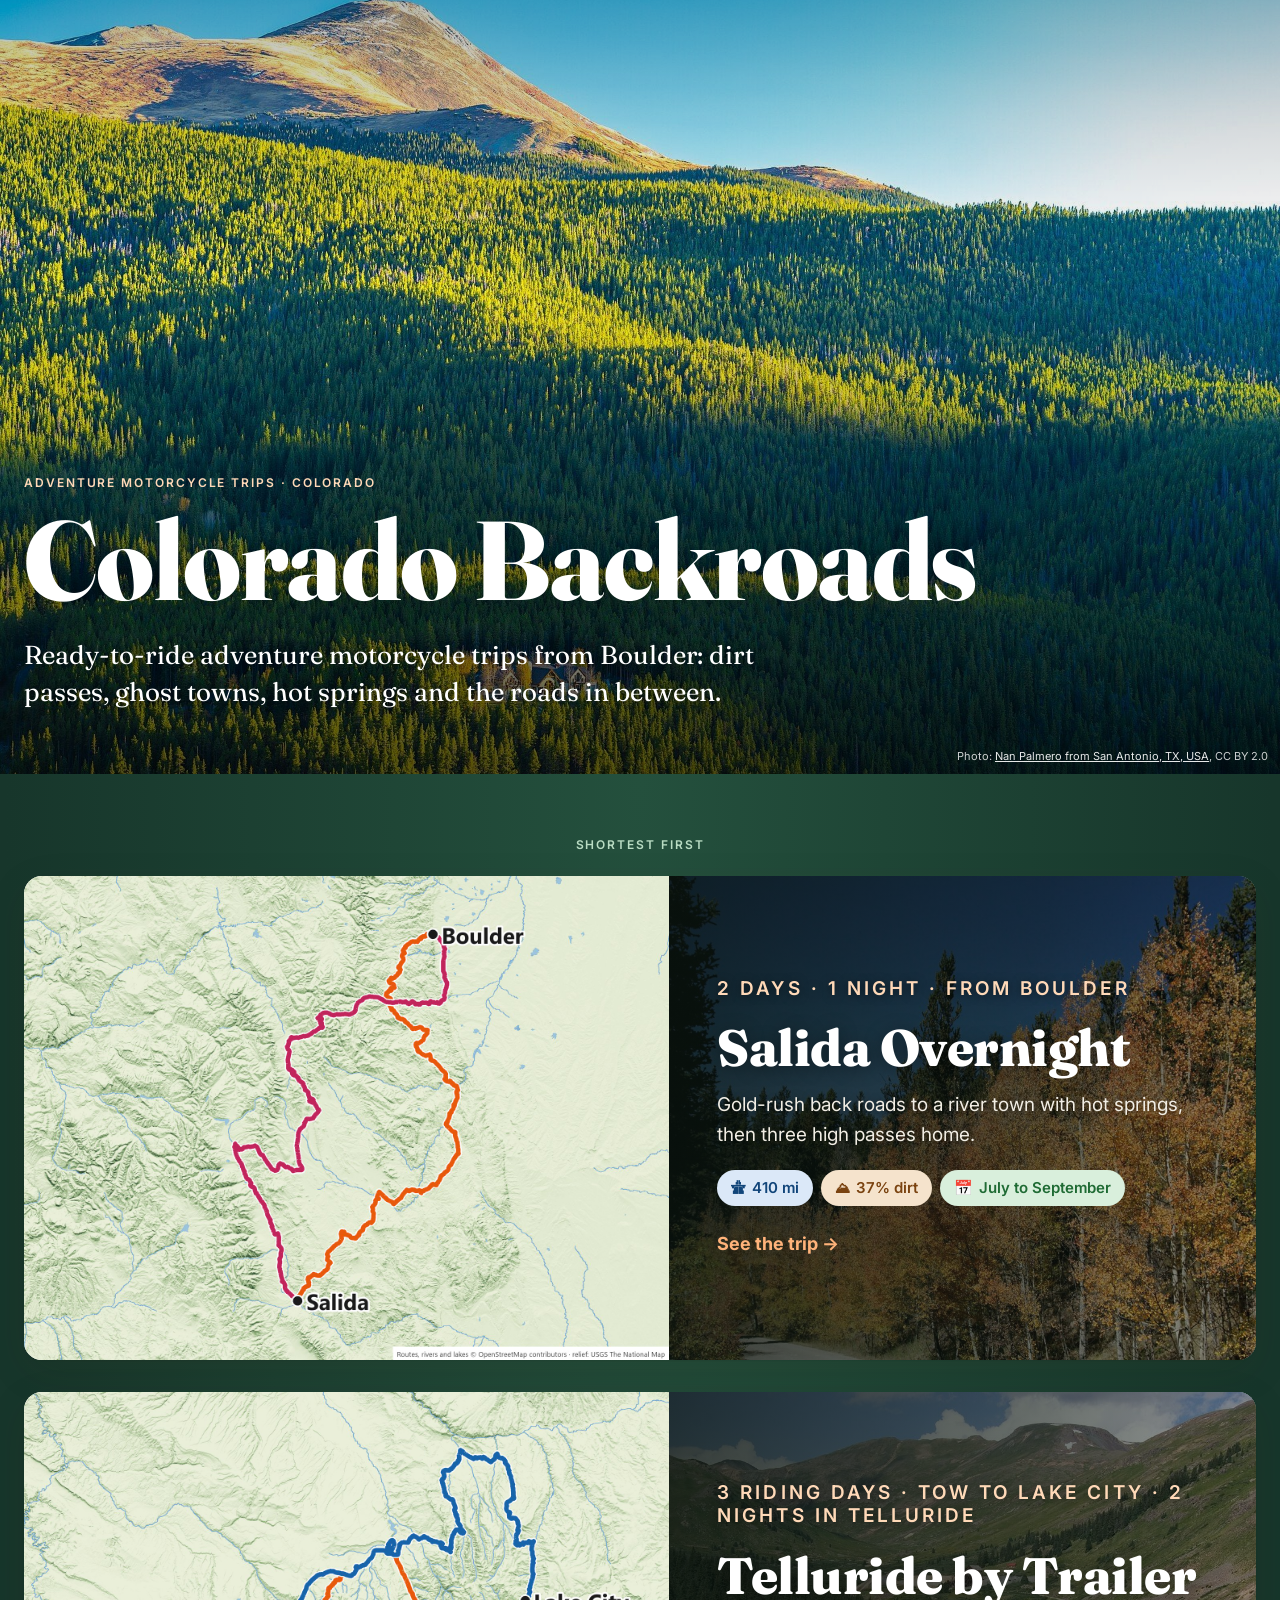
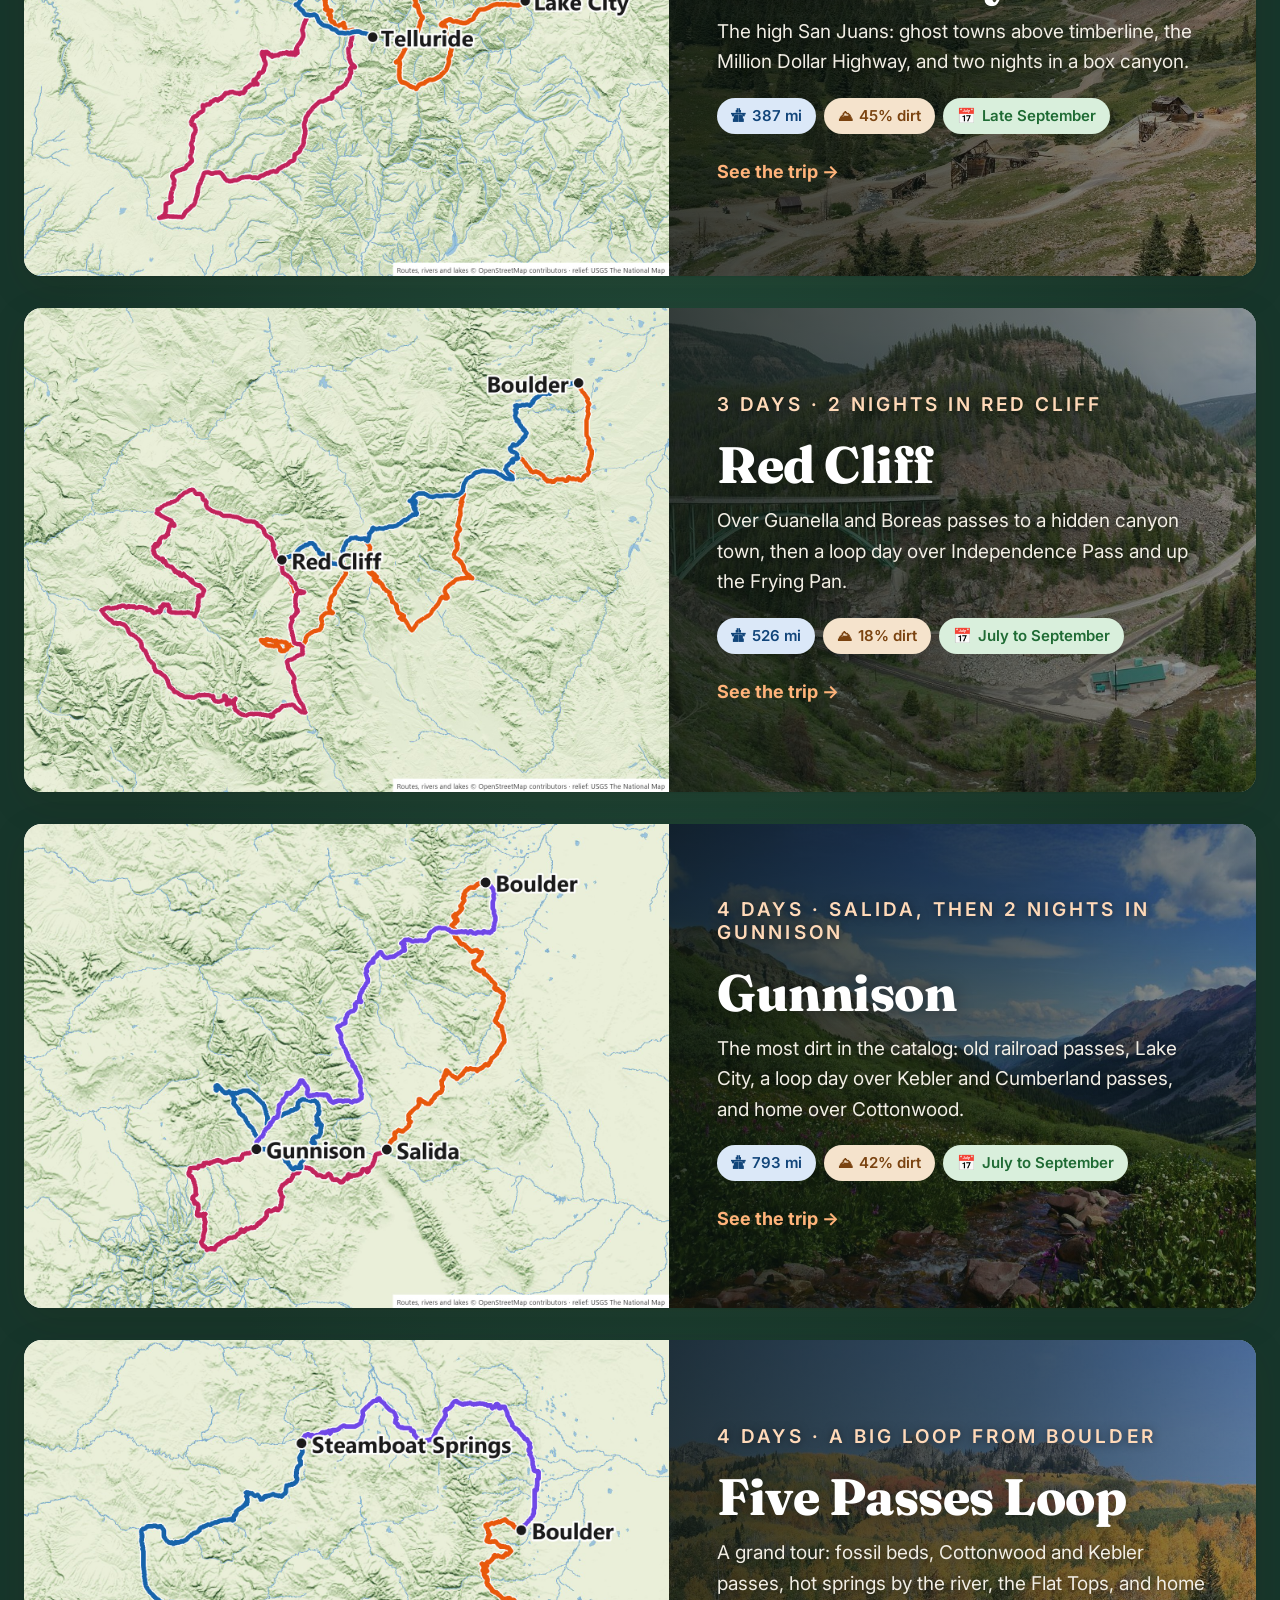
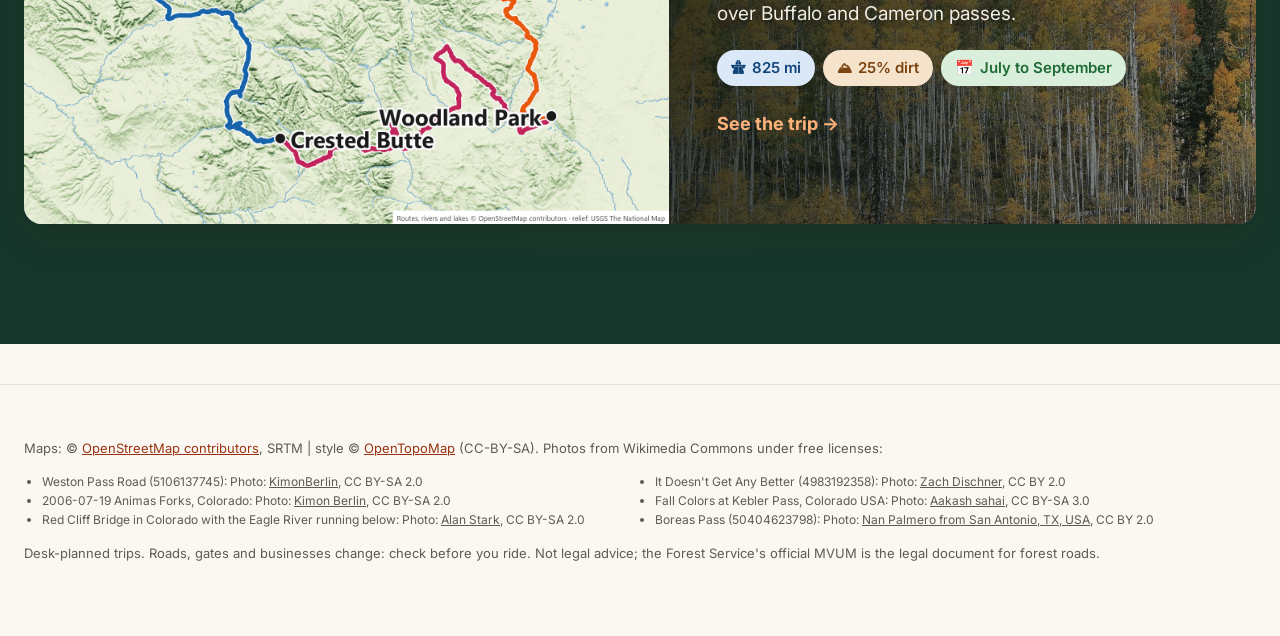
==== index.html @ cc5dd5e2 "Colorado Backroads: first five trips" ====
<!doctype html>
<html lang="en"><head><meta charset="utf-8"><meta name="viewport" content="width=device-width,initial-scale=1">
<title>Colorado Backroads</title><meta name="description" content="Ready-to-ride adventure motorcycle trips from Boulder: dirt passes, ghost towns, hot springs and the roads in between.">
<link rel="preconnect" href="https://fonts.googleapis.com"><link rel="preconnect" href="https://fonts.gstatic.com" crossorigin><link href="https://fonts.googleapis.com/css2?family=Fraunces:opsz,wght@9..144,400;9..144,600;9..144,800&family=Inter:wght@400;500;600&display=swap" rel="stylesheet"><link rel="stylesheet" href="style.css"></head>
<body><header class="hero home"><figure class="hero-img"><img src="img/boreas-pass-50404623798-2000.jpg" alt="Forest and a bald peak in evening light on Boreas Pass" loading="lazy" style="object-position:center 55%"><figcaption>Photo: <a href="https://commons.wikimedia.org/wiki/File:Boreas_Pass_(50404623798).jpg" target="_blank" rel="noopener">Nan Palmero from San Antonio, TX, USA</a>, CC BY 2.0</figcaption></figure><div class="herotext wrap">
<p class="eyebrow light">Adventure motorcycle trips · Colorado</p><h1>Colorado Backroads</h1>
<p class="pitch">Ready-to-ride adventure motorcycle trips from Boulder: dirt passes, ghost towns, hot springs and the roads in between.</p></div></header>
<main class="catalog"><div class="wrap"><p class="eyebrow center light">Shortest first</p>
<div class="cards"><a class="card" href="salida-overnight.html">
<div class="cmap"><img src="maps/salida-overnight-trip.jpg" alt="Map of the Salida Overnight trip" loading="lazy"></div>
<div class="ctext" style="background-image:url(img/weston-pass-road-5106137745-1200.jpg);background-position:center 60%"><div class="cinner"><p class="eyebrow light">2 days · 1 night · from Boulder</p><h2>Salida Overnight</h2>
<p>Gold-rush back roads to a river town with hot springs, then three high passes home.</p><ul class="cfacts"><li class="f-mi"><span>🛣</span>410 mi</li><li class="f-dirt"><span>⛰</span>37% dirt</li><li class="f-when"><span>📅</span>July to September</li></ul><span class="more">See the trip →</span></div></div></a><a class="card" href="telluride.html">
<div class="cmap"><img src="maps/telluride-trip.jpg" alt="Map of the Telluride by Trailer trip" loading="lazy"></div>
<div class="ctext" style="background-image:url(img/2006-07-19-animas-forks-colorado-1200.jpg);background-position:center 60%"><div class="cinner"><p class="eyebrow light">3 riding days · tow to Lake City · 2 nights in Telluride</p><h2>Telluride by Trailer</h2>
<p>The high San Juans: ghost towns above timberline, the Million Dollar Highway, and two nights in a box canyon.</p><ul class="cfacts"><li class="f-mi"><span>🛣</span>387 mi</li><li class="f-dirt"><span>⛰</span>45% dirt</li><li class="f-when"><span>📅</span>Late September</li></ul><span class="more">See the trip →</span></div></div></a><a class="card" href="red-cliff.html">
<div class="cmap"><img src="maps/red-cliff-trip.jpg" alt="Map of the Red Cliff trip" loading="lazy"></div>
<div class="ctext" style="background-image:url(img/red-cliff-bridge-in-colorado-with-the-eagle-river-running-be-1200.jpg);background-position:center 50%"><div class="cinner"><p class="eyebrow light">3 days · 2 nights in Red Cliff</p><h2>Red Cliff</h2>
<p>Over Guanella and Boreas passes to a hidden canyon town, then a loop day over Independence Pass and up the Frying Pan.</p><ul class="cfacts"><li class="f-mi"><span>🛣</span>526 mi</li><li class="f-dirt"><span>⛰</span>18% dirt</li><li class="f-when"><span>📅</span>July to September</li></ul><span class="more">See the trip →</span></div></div></a><a class="card" href="gunnison.html">
<div class="cmap"><img src="maps/gunnison-trip.jpg" alt="Map of the Gunnison trip" loading="lazy"></div>
<div class="ctext" style="background-image:url(img/it-doesn-t-get-any-better-4983192358-1200.jpg);background-position:center 50%"><div class="cinner"><p class="eyebrow light">4 days · Salida, then 2 nights in Gunnison</p><h2>Gunnison</h2>
<p>The most dirt in the catalog: old railroad passes, Lake City, a loop day over Kebler and Cumberland passes, and home over Cottonwood.</p><ul class="cfacts"><li class="f-mi"><span>🛣</span>793 mi</li><li class="f-dirt"><span>⛰</span>42% dirt</li><li class="f-when"><span>📅</span>July to September</li></ul><span class="more">See the trip →</span></div></div></a><a class="card" href="five-passes.html">
<div class="cmap"><img src="maps/five-passes-trip.jpg" alt="Map of the Five Passes Loop trip" loading="lazy"></div>
<div class="ctext" style="background-image:url(img/fall-colors-at-kebler-pass-colorado-usa-1200.jpg);background-position:center 50%"><div class="cinner"><p class="eyebrow light">4 days · a big loop from Boulder</p><h2>Five Passes Loop</h2>
<p>A grand tour: fossil beds, Cottonwood and Kebler passes, hot springs by the river, the Flat Tops, and home over Buffalo and Cameron passes.</p><ul class="cfacts"><li class="f-mi"><span>🛣</span>825 mi</li><li class="f-dirt"><span>⛰</span>25% dirt</li><li class="f-when"><span>📅</span>July to September</li></ul><span class="more">See the trip →</span></div></div></a></div></div></main><footer class="foot"><div class="wrap">
<p class="small">Maps: © <a href="https://www.openstreetmap.org/copyright">OpenStreetMap contributors</a>, SRTM | style © <a href="https://opentopomap.org">OpenTopoMap</a> (CC-BY-SA). Photos from Wikimedia Commons under free licenses:</p>
<ul class="credits"><li>Weston Pass Road (5106137745): Photo: <a href="https://commons.wikimedia.org/wiki/File:Weston_Pass_Road_(5106137745).jpg" target="_blank" rel="noopener">KimonBerlin</a>, CC BY-SA 2.0</li><li>2006-07-19 Animas Forks, Colorado: Photo: <a href="https://commons.wikimedia.org/wiki/File:2006-07-19_Animas_Forks,_Colorado.jpg" target="_blank" rel="noopener">Kimon Berlin</a>, CC BY-SA 2.0</li><li>Red Cliff Bridge in Colorado with the Eagle River running below: Photo: <a href="https://commons.wikimedia.org/wiki/File:Red_Cliff_Bridge_in_Colorado_with_the_Eagle_River_running_below.jpg" target="_blank" rel="noopener">Alan Stark</a>, CC BY-SA 2.0</li><li>It Doesn&#x27;t Get Any Better (4983192358): Photo: <a href="https://commons.wikimedia.org/wiki/File:It_Doesn%27t_Get_Any_Better_(4983192358).jpg" target="_blank" rel="noopener">Zach Dischner</a>, CC BY 2.0</li><li>Fall Colors at Kebler Pass, Colorado USA: Photo: <a href="https://commons.wikimedia.org/wiki/File:Fall_Colors_at_Kebler_Pass,_Colorado_USA.JPG" target="_blank" rel="noopener">Aakash sahai</a>, CC BY-SA 3.0</li><li>Boreas Pass (50404623798): Photo: <a href="https://commons.wikimedia.org/wiki/File:Boreas_Pass_(50404623798).jpg" target="_blank" rel="noopener">Nan Palmero from San Antonio, TX, USA</a>, CC BY 2.0</li></ul>
<p class="small">Desk-planned trips. Roads, gates and businesses change: check before you ride. Not legal advice; the
Forest Service's official MVUM is the legal document for forest roads.</p></div></footer></body></html>
---- style.css ----
/* Colorado Backroads: magazine look, light theme */
:root {
  --paper: #fbf8f3; --ink: #1d1b18; --soft: #5f5a52; --line: #e6dfd3; --card: #ffffff;
  --forest: #17362b; --forest-2: #24503d; --sage: #eaf1e3; --rust: #c2410c; --rust-d: #9a3412; --green: #2b7a3d; --green-bg: #e7f4ea; --amber: #a15c00; --amber-bg: #fdf0d9;
  --serif: "Fraunces", Georgia, serif; --sans: "Inter", system-ui, -apple-system, "Segoe UI", sans-serif;
}
* { box-sizing: border-box; }
html { scroll-behavior: smooth; }
body { margin: 0; background: var(--paper); color: var(--ink); font: 18px/1.6 var(--sans); -webkit-font-smoothing: antialiased; }
img { max-width: 100%; display: block; }
a { color: var(--rust-d); }
.wrap { max-width: 1320px; margin: 0 auto; padding: 0 24px; }
.small { font-size: 13px; color: var(--soft); }
.eyebrow { font: 600 12px/1.2 var(--sans); letter-spacing: .16em; text-transform: uppercase; color: var(--rust); margin: 0 0 10px; }
.eyebrow.light { color: #ffd9b8; }
.eyebrow.center { text-align: center; margin: 56px 0 24px; }
h1, h2, h3, h4 { font-family: var(--serif); font-weight: 800; line-height: 1.08; margin: 0; letter-spacing: -.01em; }

/* hero */
.hero { position: relative; min-height: 78vh; display: flex; align-items: flex-end; color: #fff; overflow: hidden; }
.hero.home { min-height: 86vh; }
.hero .hero-img { position: absolute; inset: 0; margin: 0; }
.hero .hero-img img { width: 100%; height: 100%; object-fit: cover; }
.hero .hero-img::after { content: ""; position: absolute; inset: 0;
  background: linear-gradient(180deg, rgba(0,0,0,.25) 0%, rgba(0,0,0,0) 35%, rgba(0,0,0,.65) 100%); }
.hero .hero-img figcaption { position: absolute; right: 12px; bottom: 8px; z-index: 2; font-size: 11px; color: rgba(255,255,255,.8); }
.hero .hero-img figcaption a { color: rgba(255,255,255,.9); }
.herotext { position: relative; z-index: 1; padding-bottom: 64px; width: 100%; }
.hero h1 { font-size: clamp(48px, 9vw, 112px); text-shadow: 0 2px 30px rgba(0,0,0,.35); }
.hero .pitch { font: 400 clamp(19px, 2.4vw, 26px)/1.4 var(--serif); max-width: 760px; margin: 16px 0 0; text-shadow: 0 1px 12px rgba(0,0,0,.5); }
.back { position: absolute; top: -40vh; left: 24px; color: #fff; text-decoration: none; font-weight: 600; font-size: 14px;
  background: rgba(0,0,0,.35); padding: 6px 12px; border-radius: 99px; }

/* catalog cards */
.cards { display: flex; flex-direction: column; gap: 32px; margin-bottom: 80px; }
.card { display: grid; grid-template-columns: 1.1fr 1fr; min-height: 480px; background: var(--card); border-radius: 18px; overflow: hidden;
  box-shadow: 0 1px 2px rgba(0,0,0,.05), 0 12px 40px rgba(60,40,10,.10); color: inherit; text-decoration: none;
  transition: transform .25s ease, box-shadow .25s ease; }
a.card:hover { transform: translateY(-4px); box-shadow: 0 2px 4px rgba(0,0,0,.06), 0 22px 60px rgba(60,40,10,.18); }
.cmap { background: #e9efd8; }
.cmap img { width: 100%; height: 100%; object-fit: cover; }
.ctext { position: relative; display: flex; background: var(--forest) center / cover no-repeat; color: #fff; }
.ctext::before { content: ""; position: absolute; inset: 0; background: linear-gradient(100deg, rgba(10,20,15,.82) 0%, rgba(10,20,15,.62) 55%, rgba(10,20,15,.35) 100%); }
.cinner { position: relative; padding: 44px 48px; display: flex; flex-direction: column; justify-content: center; }
.ctext h2 { font-size: clamp(34px, 4vw, 54px); margin-bottom: 14px; text-shadow: 0 2px 18px rgba(0,0,0,.4); }
.ctext p { margin: 0 0 20px; color: #f1ede4; font-size: 19px; text-shadow: 0 1px 8px rgba(0,0,0,.5); }
.cfacts { list-style: none; padding: 0; margin: 0 0 24px; display: flex; flex-wrap: wrap; gap: 8px; }
.cfacts li { border-radius: 99px; padding: 6px 14px; font-size: 15px; font-weight: 600; }
.cfacts li span { margin-right: 6px; }
.f-mi { background: #dbe8f8; color: #11457a; }
.f-dirt { background: #f5e3cc; color: #7a4310; }
.f-when { background: #d9efdc; color: #1f6b34; }
.more { font-weight: 700; color: #ffb37a; font-size: 18px; }
.soon { font-size: 15px; color: #e6e0d4; font-style: italic; }
.catalog { background: radial-gradient(ellipse at top, var(--forest-2), var(--forest) 70%); padding: 8px 0 40px; }
.catalog .eyebrow.center { color: #b9dcc3; }

/* trip page */
.jump { position: sticky; top: 0; z-index: 1000; background: rgba(23,54,43,.95); backdrop-filter: blur(8px); border-bottom: 1px solid rgba(255,255,255,.08); }
.jump .wrap { display: flex; gap: 24px; overflow-x: auto; white-space: nowrap; }
.jump a { padding: 14px 0; text-decoration: none; color: #e9efe3; font-weight: 600; font-size: 14px; }
.jump a:hover { color: #ffb37a; }
.jump a.home { color: #ffb37a; padding-right: 24px; border-right: 1px solid rgba(255,255,255,.2); }
.overview { background: radial-gradient(ellipse at top, var(--forest-2), var(--forest) 75%); color: #f1ede4; padding-bottom: 40px; }
.overview .eyebrow { color: #ffb37a; }
.overview .facts { color: var(--ink); }
.overview .small { color: #c9d6c6; }
.overview .small a { color: #ffd2ad; }
.livemap .town { background: rgba(255,255,255,.92); border: 0; box-shadow: 0 1px 4px rgba(0,0,0,.25); font: 700 13px var(--sans); color: #1b1b1b; padding: 2px 8px; }
.livemap .town::before { display: none; }
.daymaplink { position: relative; display: block; }
.zoomhint { position: absolute; left: 14px; bottom: 14px; background: rgba(23,54,43,.88); color: #fff; font-weight: 600; font-size: 14px;
  padding: 7px 14px; border-radius: 99px; transition: background .2s; }
.daymaplink:hover .zoomhint { background: var(--day); }
.intro { display: grid; grid-template-columns: 320px 1fr; gap: 56px; padding-top: 64px; padding-bottom: 32px; }
.facts { margin: 0; background: var(--sage); border-radius: 16px; padding: 8px 22px; border-top: 6px solid var(--green); }
.facts div { padding: 12px 0; border-bottom: 1px solid #d3e0c8; }
.facts div:last-child { border-bottom: 0; }
.facts dt { font: 600 11px/1.2 var(--sans); letter-spacing: .14em; text-transform: uppercase; color: var(--soft); }
.facts dd { margin: 4px 0 0; font: 600 18px/1.35 var(--serif); }
.big { font: 400 clamp(20px, 2.2vw, 25px)/1.5 var(--serif); margin: 0 0 24px; }
.chips { list-style: none; padding: 0; margin: 0; display: flex; flex-wrap: wrap; gap: 10px; }
.chips li { border-radius: 99px; padding: 9px 18px 9px 14px; font-weight: 600; font-size: 15px; }
.chips li:nth-child(5n+1) { background: #dbe8f8; color: #11457a; }
.chips li:nth-child(5n+2) { background: #fde2d3; color: #8a2f0c; }
.chips li:nth-child(5n+3) { background: #e8e0f7; color: #4b2f8f; }
.chips li:nth-child(5n+4) { background: #d9efdc; color: #1f6b34; }
.chips li:nth-child(5n+5) { background: #f5e3cc; color: #7a4310; }
.chips span { margin-right: 8px; }
.mapsec { padding: 32px 24px 24px; }
.livemap { height: 620px; border-radius: 16px; overflow: hidden; box-shadow: 0 8px 30px rgba(60,40,10,.12); z-index: 1; }

.day { --day: var(--rust); padding: 72px 0 32px; margin-top: 40px; background: color-mix(in srgb, var(--day) 12%, var(--paper)); border-top: 6px solid var(--day); }
.dayhead { margin-bottom: 28px; }
.daynum { font: 800 15px/1 var(--sans); color: var(--day); letter-spacing: .2em; text-transform: uppercase; margin: 0 0 10px; }
.dayhead h2 { font-size: clamp(38px, 5.5vw, 68px); }
.stats { color: var(--soft); margin: 10px 0 0; font-weight: 500; }
.dayintro { display: grid; grid-template-columns: 1.6fr 1fr; gap: 40px; align-items: start; margin-bottom: 48px; }
.daymap { border-radius: 14px; box-shadow: 0 8px 30px rgba(60,40,10,.12); }
.lede { font: 400 22px/1.5 var(--serif); margin: 0 0 24px; }
.choice { background: var(--card); border-radius: 14px; padding: 20px 22px; border: 1px solid var(--line); }
.opts { display: grid; gap: 14px; }
.opt h4 { font-size: 20px; color: var(--rust-d); }
.opt.alt h4 { color: #4a4a4a; }
.opt .line { font-weight: 600; font-size: 14px; margin: 4px 0; }
.opt p { margin: 0; font-size: 15px; }

.leg { display: grid; grid-template-columns: 220px 1fr; gap: 40px; margin-bottom: 40px; }
.leghead { position: sticky; top: 64px; align-self: start; }
.leghead h3 { font-size: 36px; color: var(--day); }
.leghead p { margin: 6px 0 0; color: var(--soft); font-size: 14px; font-weight: 500; }
.items { border-left: 2px solid var(--line); padding-left: 32px; display: flex; flex-direction: column; gap: 28px; }
.item { position: relative; }
.item::before { content: ""; position: absolute; left: -40px; top: 8px; width: 12px; height: 12px; border-radius: 50%;
  background: var(--paper); border: 3px solid var(--day, var(--rust)); }
.item.has-photo { display: grid; grid-template-columns: 1.15fr 1fr; gap: 24px; align-items: center; }
.item h4 { font-size: 25px; margin: 6px 0 8px; }
.item .ic { margin-right: 10px; font-size: .85em; }
.item p { margin: 0; }
.meta { display: flex; flex-wrap: wrap; gap: 8px; align-items: center; font-size: 13px; }
.mile { color: var(--soft); font-weight: 600; }
.tag { border-radius: 99px; padding: 2px 10px; font-weight: 600; font-size: 12px; }
.tag.on { background: var(--green-bg); color: var(--green); }
.tag.side { background: var(--amber-bg); color: var(--amber); }
.tag.stop { background: var(--ink); color: #fff; }
.photo { margin: 0; position: relative; }
.photo img { width: 100%; aspect-ratio: 3 / 2; object-fit: cover; border-radius: 12px; }
.photo figcaption { font-size: 11px; color: var(--soft); margin-top: 6px; }
.photo figcaption a { color: var(--soft); }
.tonight { display: grid; grid-template-columns: 1.2fr 1fr; gap: 0; background: var(--forest); color: #fff; border-radius: 18px; overflow: hidden; margin: 24px 0 40px; }
.tonight .photo img { border-radius: 0; height: 100%; aspect-ratio: auto; min-height: 340px; }
.tonight .photo figcaption { position: absolute; bottom: 8px; left: 12px; color: rgba(255,255,255,.75); }
.tonight .photo figcaption a { color: rgba(255,255,255,.85); }
.ttext { padding: 40px; align-self: center; }
.tonight.nophoto { grid-template-columns: 1fr; }
.tonight.nophoto .ttext { padding: 44px 48px; max-width: 900px; }
.ttext .eyebrow { color: #ffb37a; }
.ttext h3 { font-size: 48px; margin-bottom: 14px; }
.ttext p { margin: 0; font-size: 17px; color: #e9e4db; }

.foot { border-top: 1px solid var(--line); padding: 40px 0 60px; margin-top: 40px; }
.credits { font-size: 12px; color: var(--soft); columns: 2; padding-left: 18px; }
.credits a { color: var(--soft); }

@media (max-width: 860px) {
  body { font-size: 16px; }
  .wrap { padding: 0 16px; }
  .card, .intro, .dayintro, .leg, .tonight, .item.has-photo { grid-template-columns: 1fr; }
  .card { min-height: 0; }
  .cmap { aspect-ratio: 4 / 3; }
  .cinner { padding: 26px 22px 30px; }
  .intro { gap: 32px; padding-top: 40px; }
  .leg { gap: 16px; }
  .leghead { position: static; }
  .items { padding-left: 22px; }
  .item::before { left: -30px; }
  .livemap { height: 380px; }
  .hero { min-height: 70vh; }
  .back { left: 16px; }
  .credits { columns: 1; }
  .tonight .photo img { min-height: 220px; }
  .ttext { padding: 26px 22px; }
}
/* live map: calm the topo colors to match the still maps */
.livemap .roads { filter: saturate(.7); }
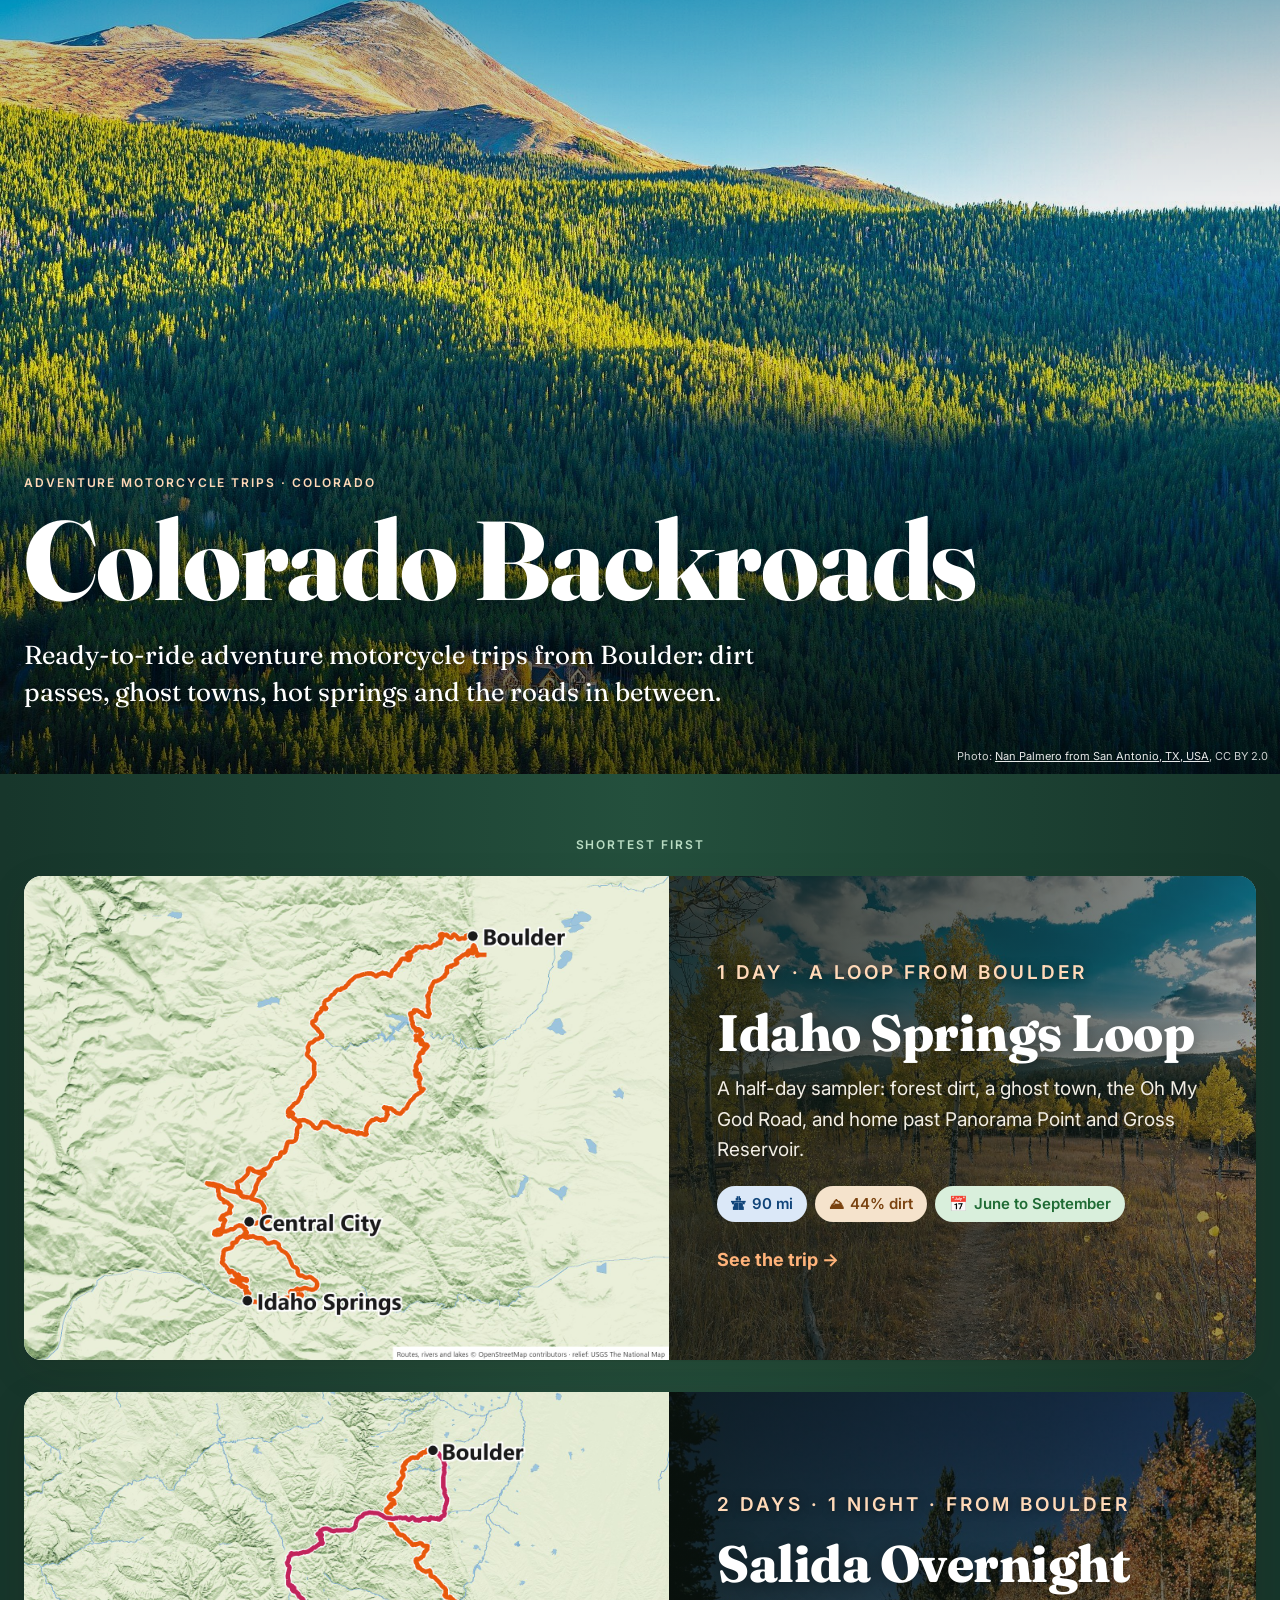
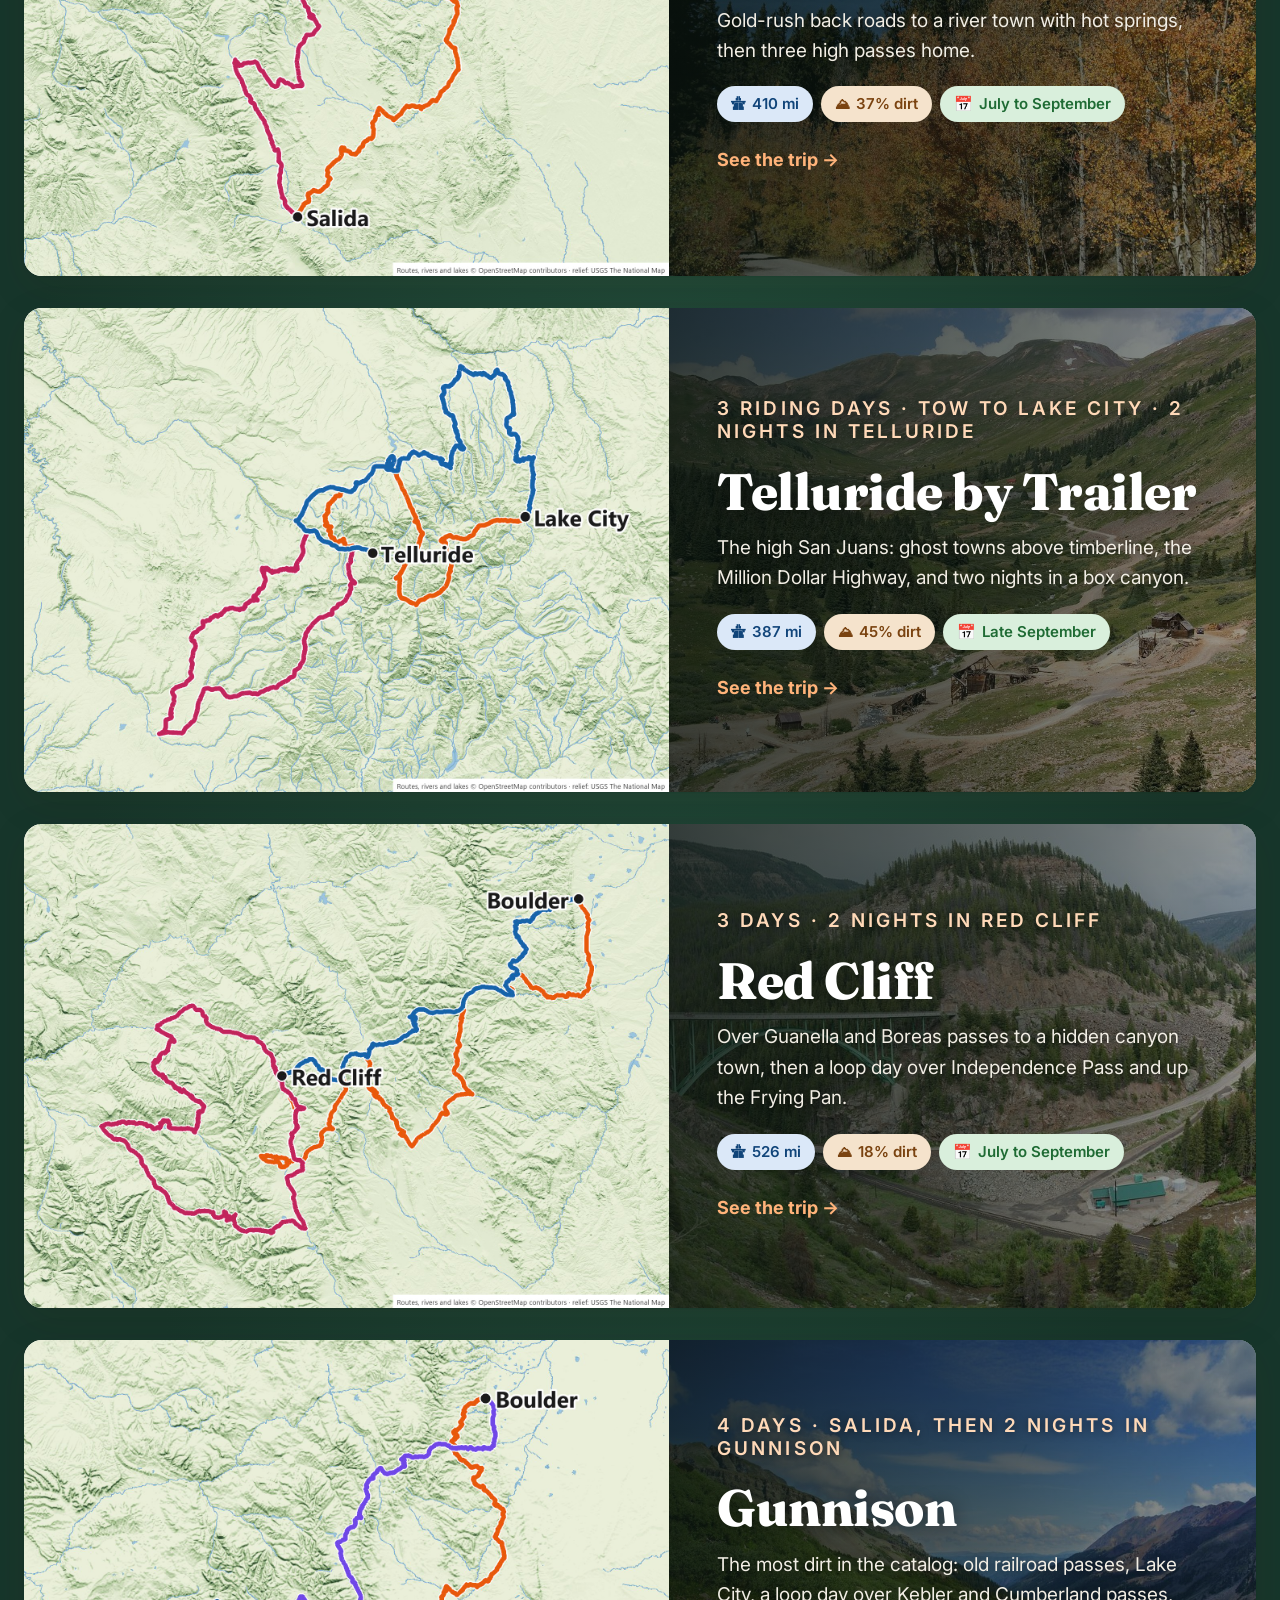
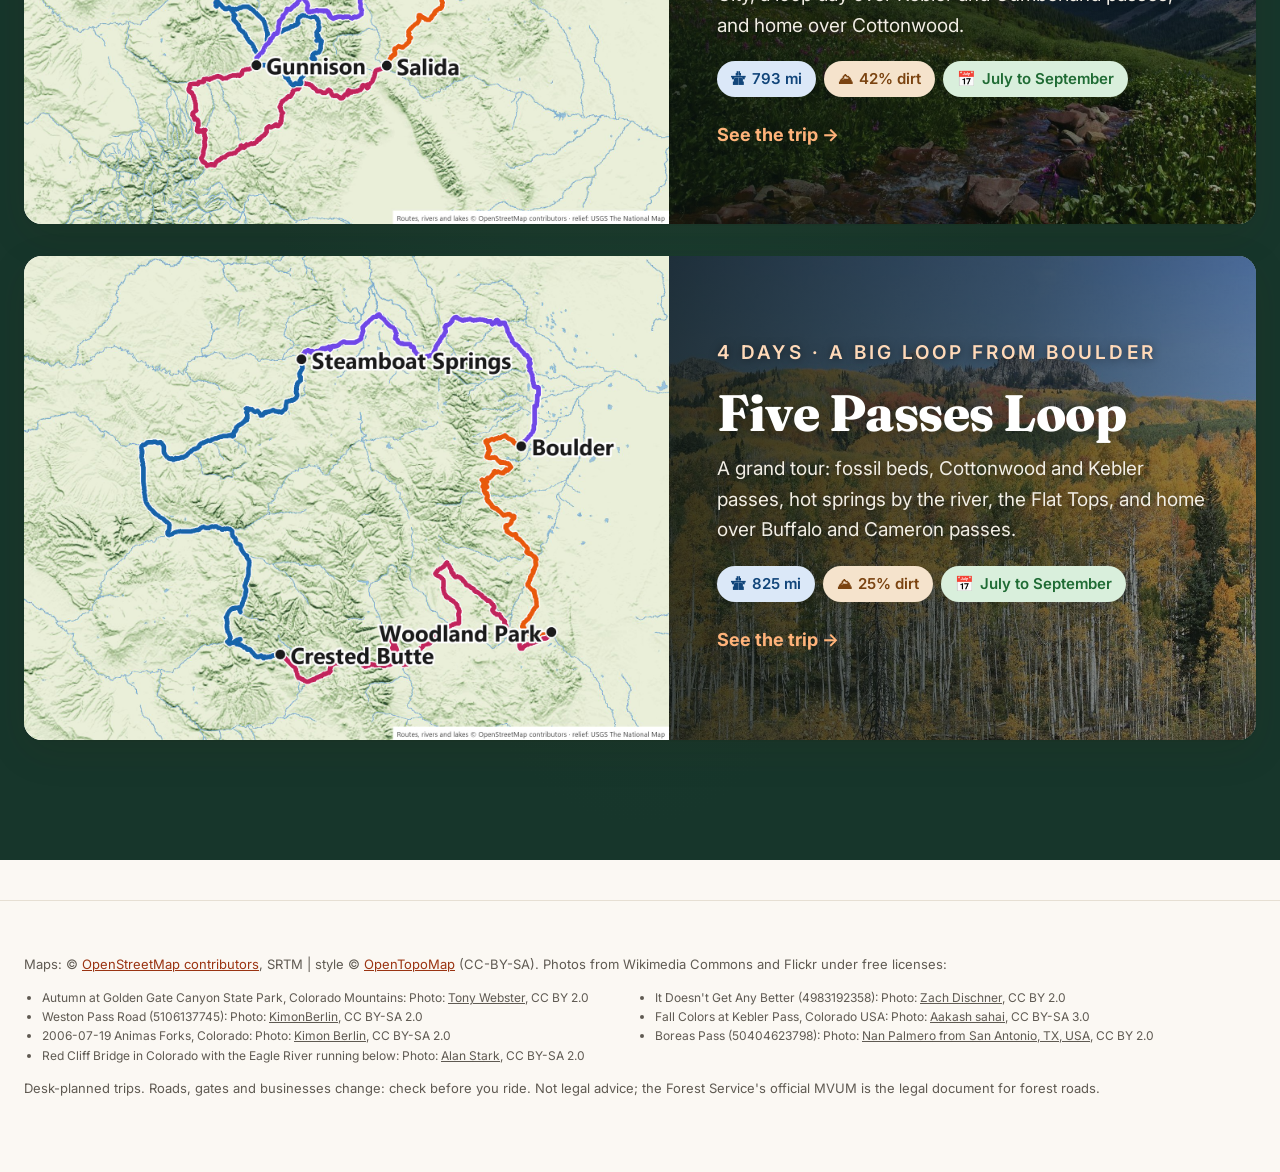
==== commit f96a29b5: "Idaho Springs Loop, fact check, new photos and stops" ====
--- a/index.html
+++ b/index.html
@@ -1,12 +1,15 @@
 <!doctype html>
 <html lang="en"><head><meta charset="utf-8"><meta name="viewport" content="width=device-width,initial-scale=1">
 <title>Colorado Backroads</title><meta name="description" content="Ready-to-ride adventure motorcycle trips from Boulder: dirt passes, ghost towns, hot springs and the roads in between.">
-<link rel="preconnect" href="https://fonts.googleapis.com"><link rel="preconnect" href="https://fonts.gstatic.com" crossorigin><link href="https://fonts.googleapis.com/css2?family=Fraunces:opsz,wght@9..144,400;9..144,600;9..144,800&family=Inter:wght@400;500;600&display=swap" rel="stylesheet"><link rel="stylesheet" href="style.css"></head>
+<link rel="icon" href="favicon.svg" type="image/svg+xml"><link rel="icon" href="favicon-32.png" sizes="32x32" type="image/png"><link rel="alternate icon" href="favicon.ico"><link rel="apple-touch-icon" href="apple-touch-icon.png"><link rel="preconnect" href="https://fonts.googleapis.com"><link rel="preconnect" href="https://fonts.gstatic.com" crossorigin><link href="https://fonts.googleapis.com/css2?family=Fraunces:opsz,wght@9..144,400;9..144,600;9..144,800&family=Inter:wght@400;500;600&display=swap" rel="stylesheet"><link rel="stylesheet" href="style.css"></head>
 <body><header class="hero home"><figure class="hero-img"><img src="img/boreas-pass-50404623798-2000.jpg" alt="Forest and a bald peak in evening light on Boreas Pass" loading="lazy" style="object-position:center 55%"><figcaption>Photo: <a href="https://commons.wikimedia.org/wiki/File:Boreas_Pass_(50404623798).jpg" target="_blank" rel="noopener">Nan Palmero from San Antonio, TX, USA</a>, CC BY 2.0</figcaption></figure><div class="herotext wrap">
 <p class="eyebrow light">Adventure motorcycle trips · Colorado</p><h1>Colorado Backroads</h1>
 <p class="pitch">Ready-to-ride adventure motorcycle trips from Boulder: dirt passes, ghost towns, hot springs and the roads in between.</p></div></header>
 <main class="catalog"><div class="wrap"><p class="eyebrow center light">Shortest first</p>
-<div class="cards"><a class="card" href="salida-overnight.html">
+<div class="cards"><a class="card" href="idaho-springs.html">
+<div class="cmap"><img src="maps/idaho-springs-trip.jpg" alt="Map of the Idaho Springs Loop trip" loading="lazy"></div>
+<div class="ctext" style="background-image:url(img/autumn-at-golden-gate-canyon-state-park-colorado-mountains-1200.jpg);background-position:center 55%"><div class="cinner"><p class="eyebrow light">1 day · a loop from Boulder</p><h2>Idaho Springs Loop</h2>
+<p>A half-day sampler: forest dirt, a ghost town, the Oh My God Road, and home past Panorama Point and Gross Reservoir.</p><ul class="cfacts"><li class="f-mi"><span>🛣</span>90 mi</li><li class="f-dirt"><span>⛰</span>44% dirt</li><li class="f-when"><span>📅</span>June to September</li></ul><span class="more">See the trip →</span></div></div></a><a class="card" href="salida-overnight.html">
 <div class="cmap"><img src="maps/salida-overnight-trip.jpg" alt="Map of the Salida Overnight trip" loading="lazy"></div>
 <div class="ctext" style="background-image:url(img/weston-pass-road-5106137745-1200.jpg);background-position:center 60%"><div class="cinner"><p class="eyebrow light">2 days · 1 night · from Boulder</p><h2>Salida Overnight</h2>
 <p>Gold-rush back roads to a river town with hot springs, then three high passes home.</p><ul class="cfacts"><li class="f-mi"><span>🛣</span>410 mi</li><li class="f-dirt"><span>⛰</span>37% dirt</li><li class="f-when"><span>📅</span>July to September</li></ul><span class="more">See the trip →</span></div></div></a><a class="card" href="telluride.html">
@@ -22,7 +25,7 @@
 <div class="cmap"><img src="maps/five-passes-trip.jpg" alt="Map of the Five Passes Loop trip" loading="lazy"></div>
 <div class="ctext" style="background-image:url(img/fall-colors-at-kebler-pass-colorado-usa-1200.jpg);background-position:center 50%"><div class="cinner"><p class="eyebrow light">4 days · a big loop from Boulder</p><h2>Five Passes Loop</h2>
 <p>A grand tour: fossil beds, Cottonwood and Kebler passes, hot springs by the river, the Flat Tops, and home over Buffalo and Cameron passes.</p><ul class="cfacts"><li class="f-mi"><span>🛣</span>825 mi</li><li class="f-dirt"><span>⛰</span>25% dirt</li><li class="f-when"><span>📅</span>July to September</li></ul><span class="more">See the trip →</span></div></div></a></div></div></main><footer class="foot"><div class="wrap">
-<p class="small">Maps: © <a href="https://www.openstreetmap.org/copyright">OpenStreetMap contributors</a>, SRTM | style © <a href="https://opentopomap.org">OpenTopoMap</a> (CC-BY-SA). Photos from Wikimedia Commons under free licenses:</p>
-<ul class="credits"><li>Weston Pass Road (5106137745): Photo: <a href="https://commons.wikimedia.org/wiki/File:Weston_Pass_Road_(5106137745).jpg" target="_blank" rel="noopener">KimonBerlin</a>, CC BY-SA 2.0</li><li>2006-07-19 Animas Forks, Colorado: Photo: <a href="https://commons.wikimedia.org/wiki/File:2006-07-19_Animas_Forks,_Colorado.jpg" target="_blank" rel="noopener">Kimon Berlin</a>, CC BY-SA 2.0</li><li>Red Cliff Bridge in Colorado with the Eagle River running below: Photo: <a href="https://commons.wikimedia.org/wiki/File:Red_Cliff_Bridge_in_Colorado_with_the_Eagle_River_running_below.jpg" target="_blank" rel="noopener">Alan Stark</a>, CC BY-SA 2.0</li><li>It Doesn&#x27;t Get Any Better (4983192358): Photo: <a href="https://commons.wikimedia.org/wiki/File:It_Doesn%27t_Get_Any_Better_(4983192358).jpg" target="_blank" rel="noopener">Zach Dischner</a>, CC BY 2.0</li><li>Fall Colors at Kebler Pass, Colorado USA: Photo: <a href="https://commons.wikimedia.org/wiki/File:Fall_Colors_at_Kebler_Pass,_Colorado_USA.JPG" target="_blank" rel="noopener">Aakash sahai</a>, CC BY-SA 3.0</li><li>Boreas Pass (50404623798): Photo: <a href="https://commons.wikimedia.org/wiki/File:Boreas_Pass_(50404623798).jpg" target="_blank" rel="noopener">Nan Palmero from San Antonio, TX, USA</a>, CC BY 2.0</li></ul>
+<p class="small">Maps: © <a href="https://www.openstreetmap.org/copyright">OpenStreetMap contributors</a>, SRTM | style © <a href="https://opentopomap.org">OpenTopoMap</a> (CC-BY-SA). Photos from Wikimedia Commons and Flickr under free licenses:</p>
+<ul class="credits"><li>Autumn at Golden Gate Canyon State Park, Colorado Mountains: Photo: <a href="https://commons.wikimedia.org/wiki/File:Autumn_at_Golden_Gate_Canyon_State_Park,_Colorado_Mountains.jpg" target="_blank" rel="noopener">Tony Webster</a>, CC BY 2.0</li><li>Weston Pass Road (5106137745): Photo: <a href="https://commons.wikimedia.org/wiki/File:Weston_Pass_Road_(5106137745).jpg" target="_blank" rel="noopener">KimonBerlin</a>, CC BY-SA 2.0</li><li>2006-07-19 Animas Forks, Colorado: Photo: <a href="https://commons.wikimedia.org/wiki/File:2006-07-19_Animas_Forks,_Colorado.jpg" target="_blank" rel="noopener">Kimon Berlin</a>, CC BY-SA 2.0</li><li>Red Cliff Bridge in Colorado with the Eagle River running below: Photo: <a href="https://commons.wikimedia.org/wiki/File:Red_Cliff_Bridge_in_Colorado_with_the_Eagle_River_running_below.jpg" target="_blank" rel="noopener">Alan Stark</a>, CC BY-SA 2.0</li><li>It Doesn&#x27;t Get Any Better (4983192358): Photo: <a href="https://commons.wikimedia.org/wiki/File:It_Doesn%27t_Get_Any_Better_(4983192358).jpg" target="_blank" rel="noopener">Zach Dischner</a>, CC BY 2.0</li><li>Fall Colors at Kebler Pass, Colorado USA: Photo: <a href="https://commons.wikimedia.org/wiki/File:Fall_Colors_at_Kebler_Pass,_Colorado_USA.JPG" target="_blank" rel="noopener">Aakash sahai</a>, CC BY-SA 3.0</li><li>Boreas Pass (50404623798): Photo: <a href="https://commons.wikimedia.org/wiki/File:Boreas_Pass_(50404623798).jpg" target="_blank" rel="noopener">Nan Palmero from San Antonio, TX, USA</a>, CC BY 2.0</li></ul>
 <p class="small">Desk-planned trips. Roads, gates and businesses change: check before you ride. Not legal advice; the
 Forest Service's official MVUM is the legal document for forest roads.</p></div></footer></body></html>
--- a/style.css
+++ b/style.css
@@ -156,6 +156,7 @@
   .item::before { left: -30px; }
   .livemap { height: 380px; }
   .hero { min-height: 70vh; }
+  .wrap.herotext { padding-bottom: 52px; }
   .back { left: 16px; }
   .credits { columns: 1; }
   .tonight .photo img { min-height: 220px; }
